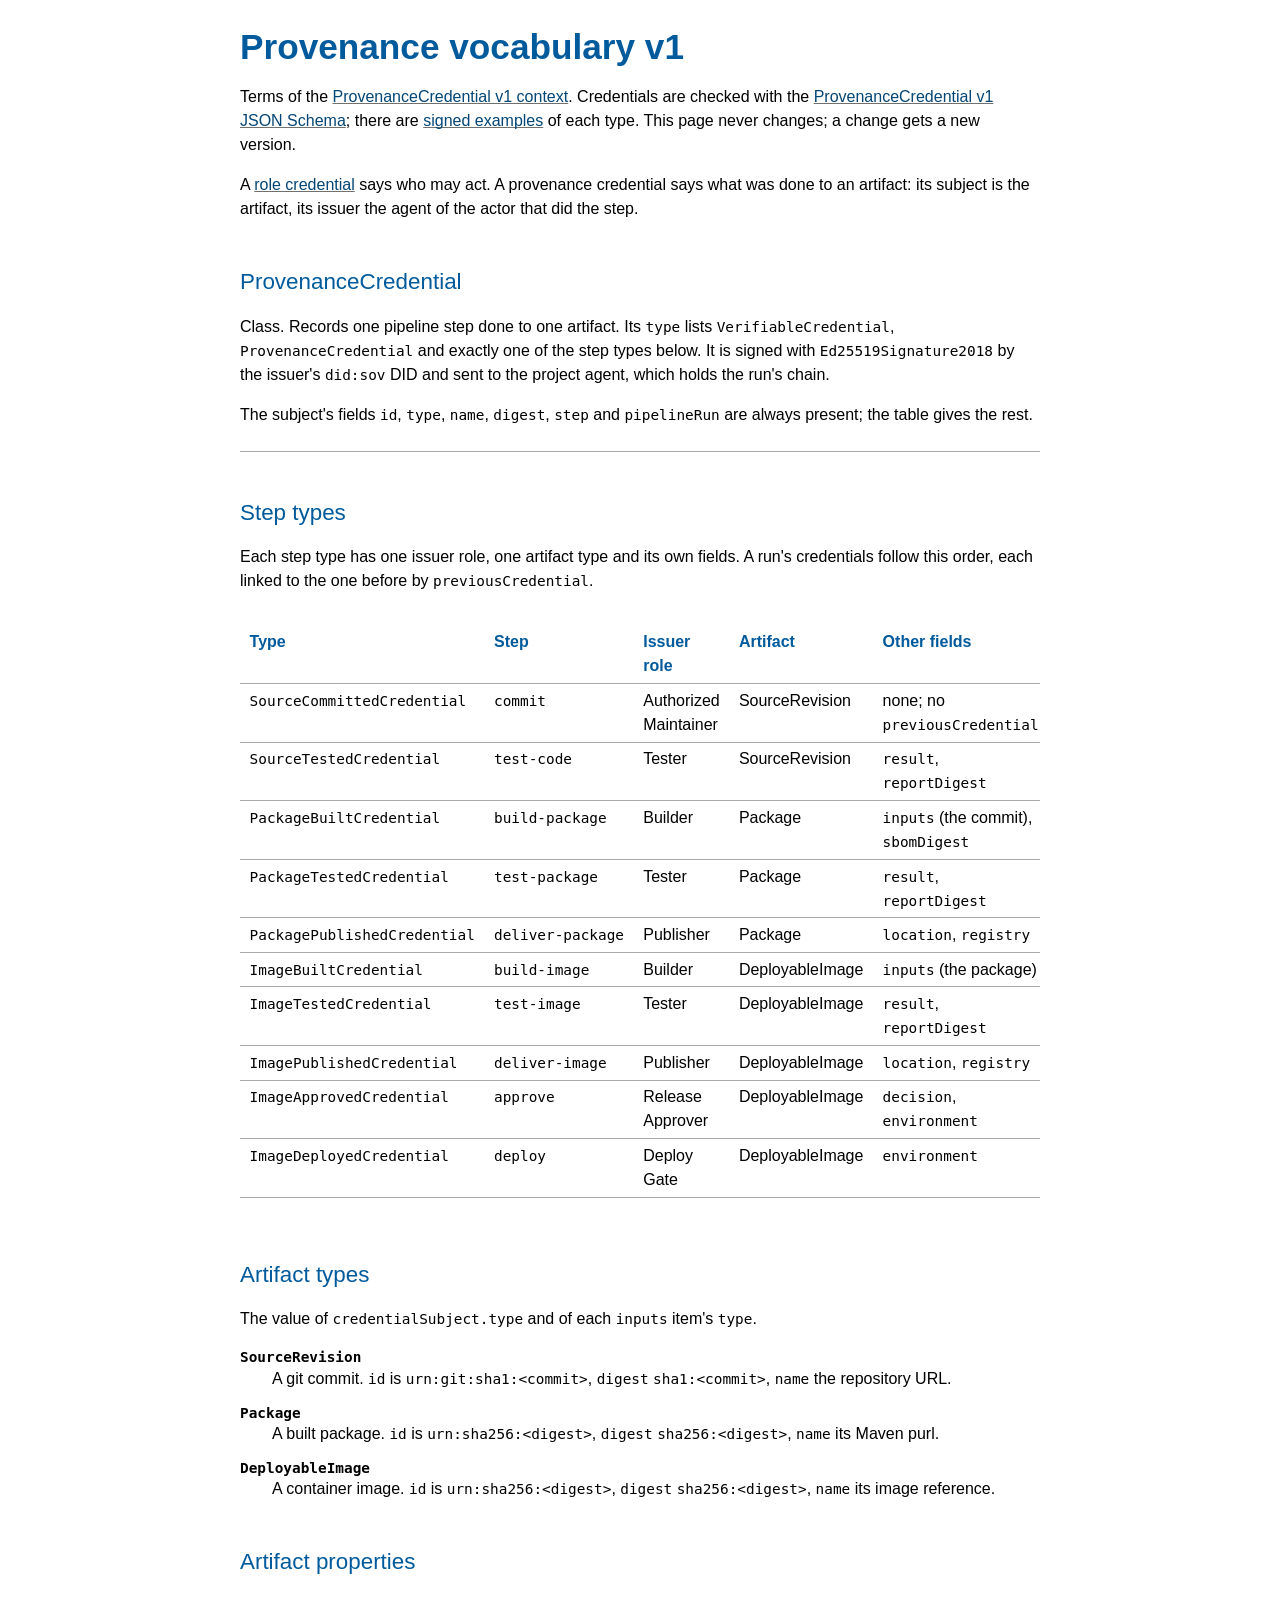
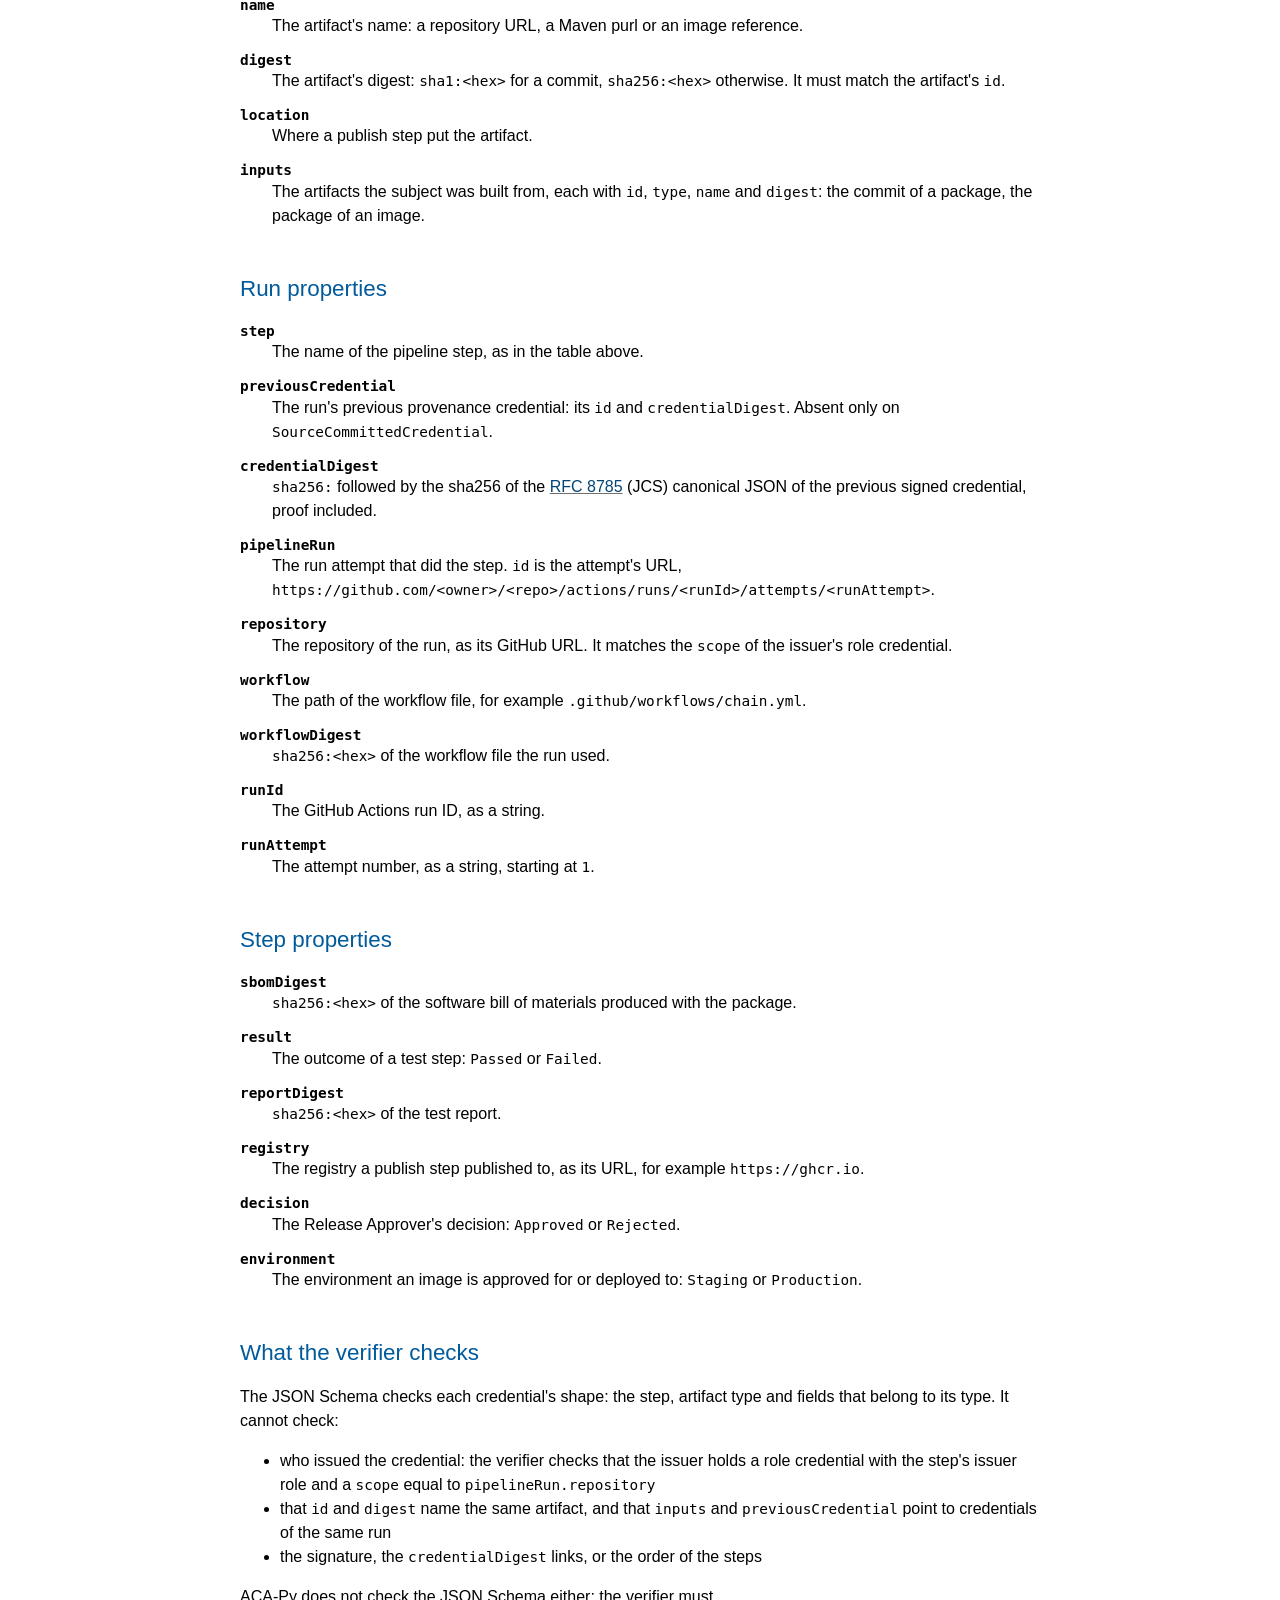
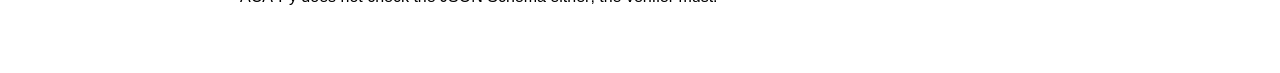
==== provenance/v1.html @ 1af5dc84 "Add the ProvenanceCredential v1 context, vocabulary and JSON Schema Ten step credential types with a" ====
<!doctype html>
<html lang="en">
<head>
  <meta charset="utf-8">
  <meta name="viewport" content="width=device-width, initial-scale=1">
  <link rel="stylesheet" href="../style.css">
  <title>Provenance vocabulary v1</title>
  <script type="application/ld+json">
  {
    "@context": {
      "rdf": "http://www.w3.org/1999/02/22-rdf-syntax-ns#",
      "rdfs": "http://www.w3.org/2000/01/rdf-schema#",
      "cred": "https://www.w3.org/2018/credentials#",
      "v": "https://chain-of-trust-lab.github.io/contexts/provenance/v1#"
    },
    "@graph": [
      {
        "@id": "v:ProvenanceCredential",
        "@type": "rdfs:Class",
        "rdfs:subClassOf": { "@id": "cred:VerifiableCredential" },
        "rdfs:label": "Provenance credential",
        "rdfs:comment": "Records one pipeline step done to one artifact, linked to the run's previous credential. Every provenance credential also has one of the ten step types."
      },
      {
        "@id": "v:SourceCommittedCredential",
        "@type": "rdfs:Class",
        "rdfs:subClassOf": { "@id": "v:ProvenanceCredential" },
        "rdfs:label": "Source committed credential",
        "rdfs:comment": "An Authorized Maintainer committed the source revision. The first credential of a run."
      },
      {
        "@id": "v:SourceTestedCredential",
        "@type": "rdfs:Class",
        "rdfs:subClassOf": { "@id": "v:ProvenanceCredential" },
        "rdfs:label": "Source tested credential",
        "rdfs:comment": "The Tester ran the unit tests on the source revision."
      },
      {
        "@id": "v:PackageBuiltCredential",
        "@type": "rdfs:Class",
        "rdfs:subClassOf": { "@id": "v:ProvenanceCredential" },
        "rdfs:label": "Package built credential",
        "rdfs:comment": "The Builder built the package from the source revision named in inputs."
      },
      {
        "@id": "v:PackageTestedCredential",
        "@type": "rdfs:Class",
        "rdfs:subClassOf": { "@id": "v:ProvenanceCredential" },
        "rdfs:label": "Package tested credential",
        "rdfs:comment": "The Tester tested the package."
      },
      {
        "@id": "v:PackagePublishedCredential",
        "@type": "rdfs:Class",
        "rdfs:subClassOf": { "@id": "v:ProvenanceCredential" },
        "rdfs:label": "Package published credential",
        "rdfs:comment": "The Publisher published the package to a registry."
      },
      {
        "@id": "v:ImageBuiltCredential",
        "@type": "rdfs:Class",
        "rdfs:subClassOf": { "@id": "v:ProvenanceCredential" },
        "rdfs:label": "Image built credential",
        "rdfs:comment": "The Builder built the deployable image from the package named in inputs."
      },
      {
        "@id": "v:ImageTestedCredential",
        "@type": "rdfs:Class",
        "rdfs:subClassOf": { "@id": "v:ProvenanceCredential" },
        "rdfs:label": "Image tested credential",
        "rdfs:comment": "The Tester tested the deployable image."
      },
      {
        "@id": "v:ImagePublishedCredential",
        "@type": "rdfs:Class",
        "rdfs:subClassOf": { "@id": "v:ProvenanceCredential" },
        "rdfs:label": "Image published credential",
        "rdfs:comment": "The Publisher published the deployable image to a registry."
      },
      {
        "@id": "v:ImageApprovedCredential",
        "@type": "rdfs:Class",
        "rdfs:subClassOf": { "@id": "v:ProvenanceCredential" },
        "rdfs:label": "Image approved credential",
        "rdfs:comment": "A Release Approver decided whether the deployable image may be deployed to an environment."
      },
      {
        "@id": "v:ImageDeployedCredential",
        "@type": "rdfs:Class",
        "rdfs:subClassOf": { "@id": "v:ProvenanceCredential" },
        "rdfs:label": "Image deployed credential",
        "rdfs:comment": "The Deploy Gate verified the chain and deployed the deployable image. The last credential of a run."
      },
      {
        "@id": "v:SourceRevision",
        "@type": "rdfs:Class",
        "rdfs:label": "Source revision",
        "rdfs:comment": "A git commit, identified as urn:git:sha1:<commit> and named by its repository URL."
      },
      {
        "@id": "v:Package",
        "@type": "rdfs:Class",
        "rdfs:label": "Package",
        "rdfs:comment": "A built package, identified as urn:sha256:<digest> and named by its Maven purl."
      },
      {
        "@id": "v:DeployableImage",
        "@type": "rdfs:Class",
        "rdfs:label": "Deployable image",
        "rdfs:comment": "A container image, identified as urn:sha256:<digest> and named by its image reference."
      },
      {
        "@id": "v:name",
        "@type": "rdf:Property",
        "rdfs:label": "name",
        "rdfs:comment": "The artifact's name: a repository URL, a Maven purl or an image reference."
      },
      {
        "@id": "v:digest",
        "@type": "rdf:Property",
        "rdfs:label": "digest",
        "rdfs:comment": "The artifact's digest: sha1:<hex> for a commit, sha256:<hex> otherwise. It matches the artifact's id."
      },
      {
        "@id": "v:location",
        "@type": "rdf:Property",
        "rdfs:label": "location",
        "rdfs:comment": "Where a publish step put the artifact."
      },
      {
        "@id": "v:step",
        "@type": "rdf:Property",
        "rdfs:label": "step",
        "rdfs:comment": "The name of the pipeline step, for example build-package."
      },
      {
        "@id": "v:inputs",
        "@type": "rdf:Property",
        "rdfs:label": "inputs",
        "rdfs:comment": "The artifacts the subject was built from: the commit of a package, the package of an image."
      },
      {
        "@id": "v:previousCredential",
        "@type": "rdf:Property",
        "rdfs:range": { "@id": "cred:VerifiableCredential" },
        "rdfs:label": "previous credential",
        "rdfs:comment": "The run's previous provenance credential, by id and credentialDigest."
      },
      {
        "@id": "v:credentialDigest",
        "@type": "rdf:Property",
        "rdfs:label": "credential digest",
        "rdfs:comment": "sha256 of the RFC 8785 (JCS) canonical JSON of the previous signed credential, proof included."
      },
      {
        "@id": "v:pipelineRun",
        "@type": "rdf:Property",
        "rdfs:label": "pipeline run",
        "rdfs:comment": "The GitHub Actions run attempt that did the step, identified by its URL."
      },
      {
        "@id": "v:repository",
        "@type": "rdf:Property",
        "rdfs:range": { "@id": "rdfs:Resource" },
        "rdfs:label": "repository",
        "rdfs:comment": "The repository the run belongs to, as its GitHub URL."
      },
      {
        "@id": "v:workflow",
        "@type": "rdf:Property",
        "rdfs:label": "workflow",
        "rdfs:comment": "The path of the workflow file in the repository."
      },
      {
        "@id": "v:workflowDigest",
        "@type": "rdf:Property",
        "rdfs:label": "workflow digest",
        "rdfs:comment": "sha256 of the workflow file the run used."
      },
      {
        "@id": "v:runId",
        "@type": "rdf:Property",
        "rdfs:label": "run ID",
        "rdfs:comment": "The GitHub Actions run ID."
      },
      {
        "@id": "v:runAttempt",
        "@type": "rdf:Property",
        "rdfs:label": "run attempt",
        "rdfs:comment": "The attempt number of the run, starting at 1."
      },
      {
        "@id": "v:sbomDigest",
        "@type": "rdf:Property",
        "rdfs:label": "SBOM digest",
        "rdfs:comment": "sha256 of the software bill of materials produced with the package."
      },
      {
        "@id": "v:result",
        "@type": "rdf:Property",
        "rdfs:range": { "@id": "v:Result" },
        "rdfs:label": "result",
        "rdfs:comment": "The outcome of a test step."
      },
      {
        "@id": "v:reportDigest",
        "@type": "rdf:Property",
        "rdfs:label": "report digest",
        "rdfs:comment": "sha256 of the test report."
      },
      {
        "@id": "v:registry",
        "@type": "rdf:Property",
        "rdfs:range": { "@id": "rdfs:Resource" },
        "rdfs:label": "registry",
        "rdfs:comment": "The registry a publish step published to, as its URL."
      },
      {
        "@id": "v:decision",
        "@type": "rdf:Property",
        "rdfs:range": { "@id": "v:Decision" },
        "rdfs:label": "decision",
        "rdfs:comment": "The Release Approver's decision."
      },
      {
        "@id": "v:environment",
        "@type": "rdf:Property",
        "rdfs:range": { "@id": "v:Environment" },
        "rdfs:label": "environment",
        "rdfs:comment": "The environment an image is approved for or deployed to."
      },
      { "@id": "v:Result", "@type": "rdfs:Class", "rdfs:label": "Result", "rdfs:comment": "The values of result." },
      { "@id": "v:Passed", "@type": "v:Result", "rdfs:label": "Passed", "rdfs:comment": "The tests passed." },
      { "@id": "v:Failed", "@type": "v:Result", "rdfs:label": "Failed", "rdfs:comment": "The tests failed." },
      { "@id": "v:Decision", "@type": "rdfs:Class", "rdfs:label": "Decision", "rdfs:comment": "The values of decision." },
      { "@id": "v:Approved", "@type": "v:Decision", "rdfs:label": "Approved", "rdfs:comment": "The image may be deployed." },
      { "@id": "v:Rejected", "@type": "v:Decision", "rdfs:label": "Rejected", "rdfs:comment": "The image must not be deployed." },
      { "@id": "v:Environment", "@type": "rdfs:Class", "rdfs:label": "Environment", "rdfs:comment": "The values of environment." },
      { "@id": "v:Staging", "@type": "v:Environment", "rdfs:label": "Staging", "rdfs:comment": "The staging environment." },
      { "@id": "v:Production", "@type": "v:Environment", "rdfs:label": "Production", "rdfs:comment": "The production environment." }
    ]
  }
  </script>
</head>
<body>
  <h1>Provenance vocabulary v1</h1>
  <p>Terms of the <a href="v1.jsonld">ProvenanceCredential v1 context</a>. Credentials are checked with the
    <a href="v1.schema.json">ProvenanceCredential v1 JSON Schema</a>; there are
    <a href="https://github.com/chain-of-trust-lab/contexts/tree/main/provenance/examples">signed examples</a> of each
    type. This page never changes; a change gets a new version.</p>
  <p>A <a href="../role/v1">role credential</a> says who may act. A provenance credential says what was done to an
    artifact: its subject is the artifact, its issuer the agent of the actor that did the step.</p>

  <section class="term">
    <h2 id="ProvenanceCredential">ProvenanceCredential</h2>
    <p>Class. Records one pipeline step done to one artifact. Its <code>type</code> lists
      <code>VerifiableCredential</code>, <code>ProvenanceCredential</code> and exactly one of the step types below.
      It is signed with <code>Ed25519Signature2018</code> by the issuer's <code>did:sov</code> DID and sent to the
      project agent, which holds the run's chain.</p>
    <p>The subject's fields <code>id</code>, <code>type</code>, <code>name</code>, <code>digest</code>,
      <code>step</code> and <code>pipelineRun</code> are always present; the table gives the rest.</p>
  </section>

  <h2>Step types</h2>
  <p>Each step type has one issuer role, one artifact type and its own fields. A run's credentials follow this
    order, each linked to the one before by <code>previousCredential</code>.</p>
  <div class="scroll">
  <table>
    <thead>
      <tr><th>Type</th><th>Step</th><th>Issuer role</th><th>Artifact</th><th>Other fields</th></tr>
    </thead>
    <tbody>
      <tr><td id="SourceCommittedCredential"><code>SourceCommittedCredential</code></td><td><code>commit</code></td>
        <td>Authorized Maintainer</td><td>SourceRevision</td><td>none; no <code>previousCredential</code></td></tr>
      <tr><td id="SourceTestedCredential"><code>SourceTestedCredential</code></td><td><code>test-code</code></td>
        <td>Tester</td><td>SourceRevision</td><td><code>result</code>, <code>reportDigest</code></td></tr>
      <tr><td id="PackageBuiltCredential"><code>PackageBuiltCredential</code></td><td><code>build-package</code></td>
        <td>Builder</td><td>Package</td><td><code>inputs</code> (the commit), <code>sbomDigest</code></td></tr>
      <tr><td id="PackageTestedCredential"><code>PackageTestedCredential</code></td><td><code>test-package</code></td>
        <td>Tester</td><td>Package</td><td><code>result</code>, <code>reportDigest</code></td></tr>
      <tr><td id="PackagePublishedCredential"><code>PackagePublishedCredential</code></td>
        <td><code>deliver-package</code></td><td>Publisher</td><td>Package</td>
        <td><code>location</code>, <code>registry</code></td></tr>
      <tr><td id="ImageBuiltCredential"><code>ImageBuiltCredential</code></td><td><code>build-image</code></td>
        <td>Builder</td><td>DeployableImage</td><td><code>inputs</code> (the package)</td></tr>
      <tr><td id="ImageTestedCredential"><code>ImageTestedCredential</code></td><td><code>test-image</code></td>
        <td>Tester</td><td>DeployableImage</td><td><code>result</code>, <code>reportDigest</code></td></tr>
      <tr><td id="ImagePublishedCredential"><code>ImagePublishedCredential</code></td><td><code>deliver-image</code></td>
        <td>Publisher</td><td>DeployableImage</td><td><code>location</code>, <code>registry</code></td></tr>
      <tr><td id="ImageApprovedCredential"><code>ImageApprovedCredential</code></td><td><code>approve</code></td>
        <td>Release Approver</td><td>DeployableImage</td><td><code>decision</code>, <code>environment</code></td></tr>
      <tr><td id="ImageDeployedCredential"><code>ImageDeployedCredential</code></td><td><code>deploy</code></td>
        <td>Deploy Gate</td><td>DeployableImage</td><td><code>environment</code></td></tr>
    </tbody>
  </table>
  </div>

  <h2>Artifact types</h2>
  <p>The value of <code>credentialSubject.type</code> and of each <code>inputs</code> item's <code>type</code>.</p>
  <dl>
    <dt id="SourceRevision"><code>SourceRevision</code></dt>
    <dd>A git commit. <code>id</code> is <code>urn:git:sha1:&lt;commit&gt;</code>, <code>digest</code>
      <code>sha1:&lt;commit&gt;</code>, <code>name</code> the repository URL.</dd>
    <dt id="Package"><code>Package</code></dt>
    <dd>A built package. <code>id</code> is <code>urn:sha256:&lt;digest&gt;</code>, <code>digest</code>
      <code>sha256:&lt;digest&gt;</code>, <code>name</code> its Maven purl.</dd>
    <dt id="DeployableImage"><code>DeployableImage</code></dt>
    <dd>A container image. <code>id</code> is <code>urn:sha256:&lt;digest&gt;</code>, <code>digest</code>
      <code>sha256:&lt;digest&gt;</code>, <code>name</code> its image reference.</dd>
  </dl>

  <h2>Artifact properties</h2>
  <dl>
    <dt id="name"><code>name</code></dt>
    <dd>The artifact's name: a repository URL, a Maven purl or an image reference.</dd>
    <dt id="digest"><code>digest</code></dt>
    <dd>The artifact's digest: <code>sha1:&lt;hex&gt;</code> for a commit, <code>sha256:&lt;hex&gt;</code>
      otherwise. It must match the artifact's <code>id</code>.</dd>
    <dt id="location"><code>location</code></dt>
    <dd>Where a publish step put the artifact.</dd>
    <dt id="inputs"><code>inputs</code></dt>
    <dd>The artifacts the subject was built from, each with <code>id</code>, <code>type</code>, <code>name</code>
      and <code>digest</code>: the commit of a package, the package of an image.</dd>
  </dl>

  <h2>Run properties</h2>
  <dl>
    <dt id="step"><code>step</code></dt>
    <dd>The name of the pipeline step, as in the table above.</dd>
    <dt id="previousCredential"><code>previousCredential</code></dt>
    <dd>The run's previous provenance credential: its <code>id</code> and <code>credentialDigest</code>. Absent only
      on <code>SourceCommittedCredential</code>.</dd>
    <dt id="credentialDigest"><code>credentialDigest</code></dt>
    <dd><code>sha256:</code> followed by the sha256 of the <a href="https://www.rfc-editor.org/rfc/rfc8785">RFC 8785</a>
      (JCS) canonical JSON of the previous signed credential, proof included.</dd>
    <dt id="pipelineRun"><code>pipelineRun</code></dt>
    <dd>The run attempt that did the step. <code>id</code> is the attempt's URL,
      <code>https://github.com/&lt;owner&gt;/&lt;repo&gt;/actions/runs/&lt;runId&gt;/attempts/&lt;runAttempt&gt;</code>.</dd>
    <dt id="repository"><code>repository</code></dt>
    <dd>The repository of the run, as its GitHub URL. It matches the <code>scope</code> of the issuer's role
      credential.</dd>
    <dt id="workflow"><code>workflow</code></dt>
    <dd>The path of the workflow file, for example <code>.github/workflows/chain.yml</code>.</dd>
    <dt id="workflowDigest"><code>workflowDigest</code></dt>
    <dd><code>sha256:&lt;hex&gt;</code> of the workflow file the run used.</dd>
    <dt id="runId"><code>runId</code></dt>
    <dd>The GitHub Actions run ID, as a string.</dd>
    <dt id="runAttempt"><code>runAttempt</code></dt>
    <dd>The attempt number, as a string, starting at <code>1</code>.</dd>
  </dl>

  <h2>Step properties</h2>
  <dl>
    <dt id="sbomDigest"><code>sbomDigest</code></dt>
    <dd><code>sha256:&lt;hex&gt;</code> of the software bill of materials produced with the package.</dd>
    <dt id="result"><code>result</code></dt>
    <dd>The outcome of a test step: <code id="Passed">Passed</code> or <code id="Failed">Failed</code>.</dd>
    <dt id="reportDigest"><code>reportDigest</code></dt>
    <dd><code>sha256:&lt;hex&gt;</code> of the test report.</dd>
    <dt id="registry"><code>registry</code></dt>
    <dd>The registry a publish step published to, as its URL, for example <code>https://ghcr.io</code>.</dd>
    <dt id="decision"><code>decision</code></dt>
    <dd>The Release Approver's decision: <code id="Approved">Approved</code> or <code id="Rejected">Rejected</code>.</dd>
    <dt id="environment"><code>environment</code></dt>
    <dd>The environment an image is approved for or deployed to: <code id="Staging">Staging</code> or
      <code id="Production">Production</code>.</dd>
  </dl>

  <h2 id="checks">What the verifier checks</h2>
  <p>The JSON Schema checks each credential's shape: the step, artifact type and fields that belong to its type.
    It cannot check:</p>
  <ul>
    <li>who issued the credential: the verifier checks that the issuer holds a role credential with the step's issuer
      role and a <code>scope</code> equal to <code>pipelineRun.repository</code></li>
    <li>that <code>id</code> and <code>digest</code> name the same artifact, and that <code>inputs</code> and
      <code>previousCredential</code> point to credentials of the same run</li>
    <li>the signature, the <code>credentialDigest</code> links, or the order of the steps</li>
  </ul>
  <p>ACA-Py does not check the JSON Schema either; the verifier must.</p>
</body>
</html>
---- style.css ----
/* Fonts and colors of the W3C vocabulary pages (https://www.w3.org/StyleSheets/TR/2021/base.css). */
:root {
  color-scheme: light;
  --text: black;
  --bg: white;
  --heading-text: #005a9c;
  --a-normal-text: #034575;
  --a-normal-underline: #707070;
  --a-visited-underline: #bbb;
  --a-active-text: #c00;
  --term-border: darkgrey;
}

body {
  max-width: 50em;
  margin: 0 auto 4em;
  padding: 1.6em 1.5em 0;
  line-height: 1.5;
  font-family: sans-serif;
  overflow-wrap: break-word;
  color: var(--text);
  background-color: var(--bg);
}

h1, h2, h3, dt {
  font: 100% sans-serif;
  font-family: inherit;
  line-height: 1.2;
}
h1, h2, h3 { color: var(--heading-text); }
h1 { font-size: 220%; font-weight: bold; margin: 0 0 .5em; }
h2 { font-size: 140%; margin-top: 3rem; }
h3 { font-size: 120%; margin-top: 2rem; }
dt { font-weight: bold; }
dd { margin-left: 2em; margin-bottom: .75em; }

pre, code {
  font-family: Menlo, Consolas, "DejaVu Sans Mono", Monaco, monospace;
  font-size: .9em;
}

a[href] {
  color: var(--a-normal-text);
  text-decoration-color: var(--a-normal-underline);
  text-decoration-skip-ink: none;
}
a:visited { text-decoration-color: var(--a-visited-underline); }
a[href]:focus, a[href]:hover { text-decoration-thickness: 2px; }
a[href]:active { color: var(--a-active-text); text-decoration-color: var(--a-active-text); }

section.term { border-bottom: 1px solid var(--term-border); padding-bottom: .5em; }

.scroll { overflow-x: auto; }
table { border-collapse: collapse; margin: 1em 0; }
th, td { border-bottom: 1px solid var(--term-border); padding: .3em .6em; text-align: left; vertical-align: top; }
th { color: var(--heading-text); }
td code { white-space: nowrap; }

@media (max-width: 30em) {
  body { padding: 1em 16px 0; }
  h1 { font-size: 170%; }
}
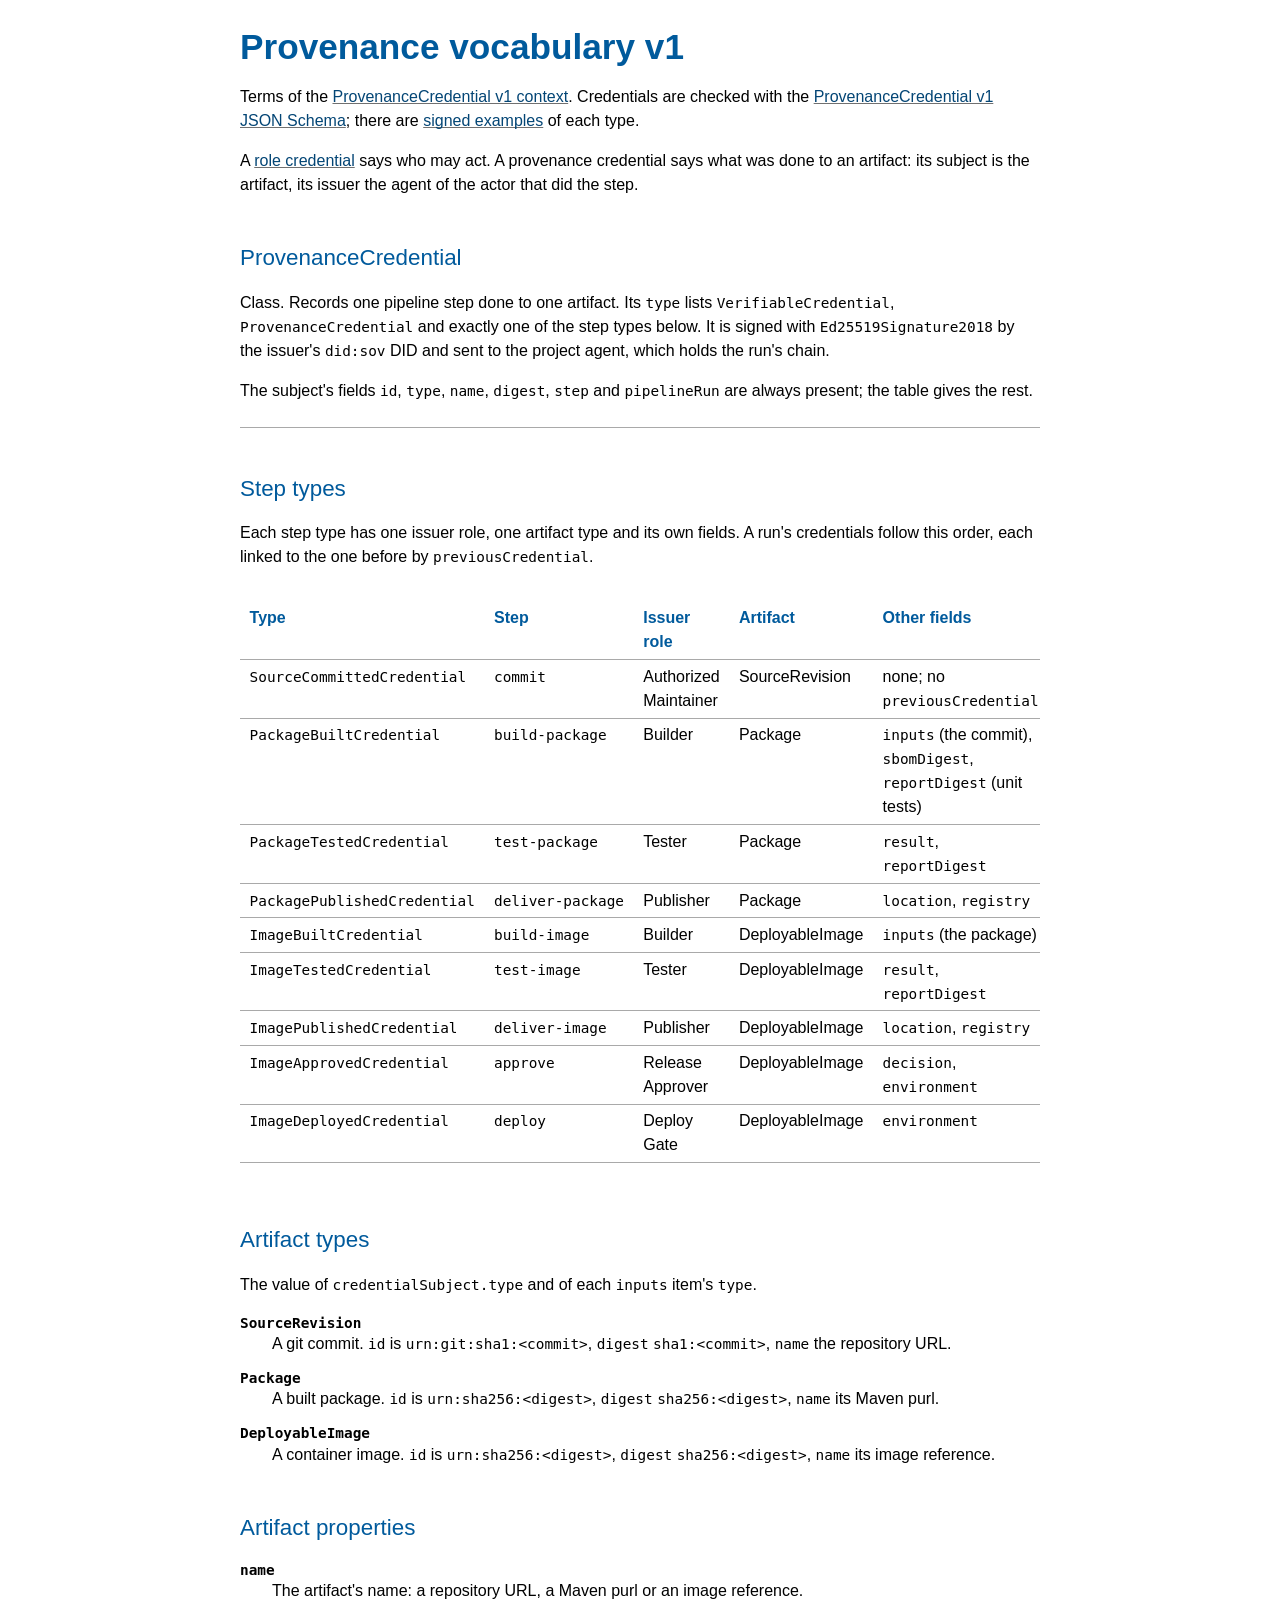
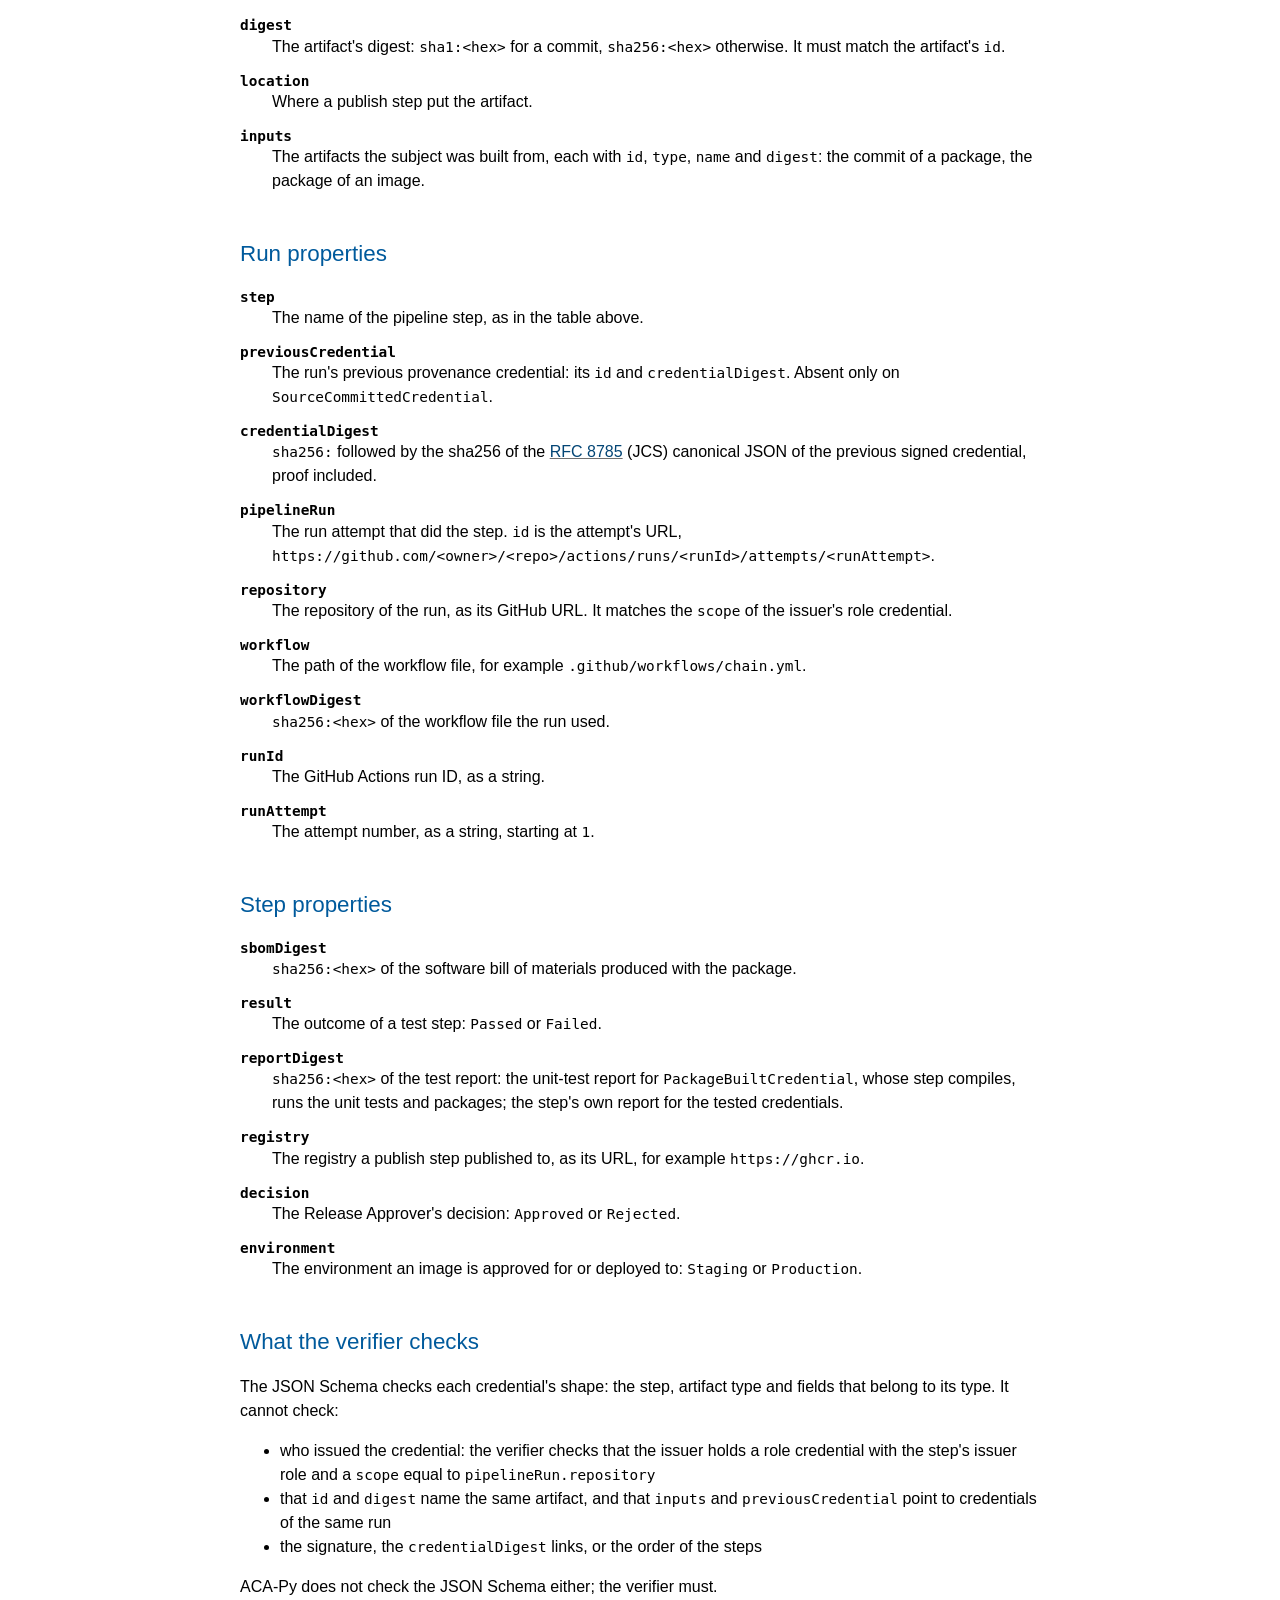
==== commit ea2715d4: "Drop SourceTestedCredential and add the unit-test report to PackageBuilt Build Package now compiles," ====
--- a/provenance/v1.html
+++ b/provenance/v1.html
@@ -19,7 +19,7 @@
         "@type": "rdfs:Class",
         "rdfs:subClassOf": { "@id": "cred:VerifiableCredential" },
         "rdfs:label": "Provenance credential",
-        "rdfs:comment": "Records one pipeline step done to one artifact, linked to the run's previous credential. Every provenance credential also has one of the ten step types."
+        "rdfs:comment": "Records one pipeline step done to one artifact, linked to the run's previous credential. Every provenance credential also has one of the nine step types."
       },
       {
         "@id": "v:SourceCommittedCredential",
@@ -29,18 +29,11 @@
         "rdfs:comment": "An Authorized Maintainer committed the source revision. The first credential of a run."
       },
       {
-        "@id": "v:SourceTestedCredential",
-        "@type": "rdfs:Class",
-        "rdfs:subClassOf": { "@id": "v:ProvenanceCredential" },
-        "rdfs:label": "Source tested credential",
-        "rdfs:comment": "The Tester ran the unit tests on the source revision."
-      },
-      {
         "@id": "v:PackageBuiltCredential",
         "@type": "rdfs:Class",
         "rdfs:subClassOf": { "@id": "v:ProvenanceCredential" },
         "rdfs:label": "Package built credential",
-        "rdfs:comment": "The Builder built the package from the source revision named in inputs."
+        "rdfs:comment": "The Builder compiled the source revision named in inputs, ran its unit tests and packaged it."
       },
       {
         "@id": "v:PackageTestedCredential",
@@ -206,7 +199,7 @@
         "@id": "v:reportDigest",
         "@type": "rdf:Property",
         "rdfs:label": "report digest",
-        "rdfs:comment": "sha256 of the test report."
+        "rdfs:comment": "sha256 of the test report: the unit tests for a package build, the test step's own report otherwise."
       },
       {
         "@id": "v:registry",
@@ -247,7 +240,7 @@
   <p>Terms of the <a href="v1.jsonld">ProvenanceCredential v1 context</a>. Credentials are checked with the
     <a href="v1.schema.json">ProvenanceCredential v1 JSON Schema</a>; there are
     <a href="https://github.com/chain-of-trust-lab/contexts/tree/main/provenance/examples">signed examples</a> of each
-    type. This page never changes; a change gets a new version.</p>
+    type.</p>
   <p>A <a href="../role/v1">role credential</a> says who may act. A provenance credential says what was done to an
     artifact: its subject is the artifact, its issuer the agent of the actor that did the step.</p>
 
@@ -272,10 +265,9 @@
     <tbody>
       <tr><td id="SourceCommittedCredential"><code>SourceCommittedCredential</code></td><td><code>commit</code></td>
         <td>Authorized Maintainer</td><td>SourceRevision</td><td>none; no <code>previousCredential</code></td></tr>
-      <tr><td id="SourceTestedCredential"><code>SourceTestedCredential</code></td><td><code>test-code</code></td>
-        <td>Tester</td><td>SourceRevision</td><td><code>result</code>, <code>reportDigest</code></td></tr>
       <tr><td id="PackageBuiltCredential"><code>PackageBuiltCredential</code></td><td><code>build-package</code></td>
-        <td>Builder</td><td>Package</td><td><code>inputs</code> (the commit), <code>sbomDigest</code></td></tr>
+        <td>Builder</td><td>Package</td><td><code>inputs</code> (the commit), <code>sbomDigest</code>,
+        <code>reportDigest</code> (unit tests)</td></tr>
       <tr><td id="PackageTestedCredential"><code>PackageTestedCredential</code></td><td><code>test-package</code></td>
         <td>Tester</td><td>Package</td><td><code>result</code>, <code>reportDigest</code></td></tr>
       <tr><td id="PackagePublishedCredential"><code>PackagePublishedCredential</code></td>
@@ -356,7 +348,9 @@
     <dt id="result"><code>result</code></dt>
     <dd>The outcome of a test step: <code id="Passed">Passed</code> or <code id="Failed">Failed</code>.</dd>
     <dt id="reportDigest"><code>reportDigest</code></dt>
-    <dd><code>sha256:&lt;hex&gt;</code> of the test report.</dd>
+    <dd><code>sha256:&lt;hex&gt;</code> of the test report: the unit-test report for
+      <code>PackageBuiltCredential</code>, whose step compiles, runs the unit tests and packages; the step's own report
+      for the tested credentials.</dd>
     <dt id="registry"><code>registry</code></dt>
     <dd>The registry a publish step published to, as its URL, for example <code>https://ghcr.io</code>.</dd>
     <dt id="decision"><code>decision</code></dt>
